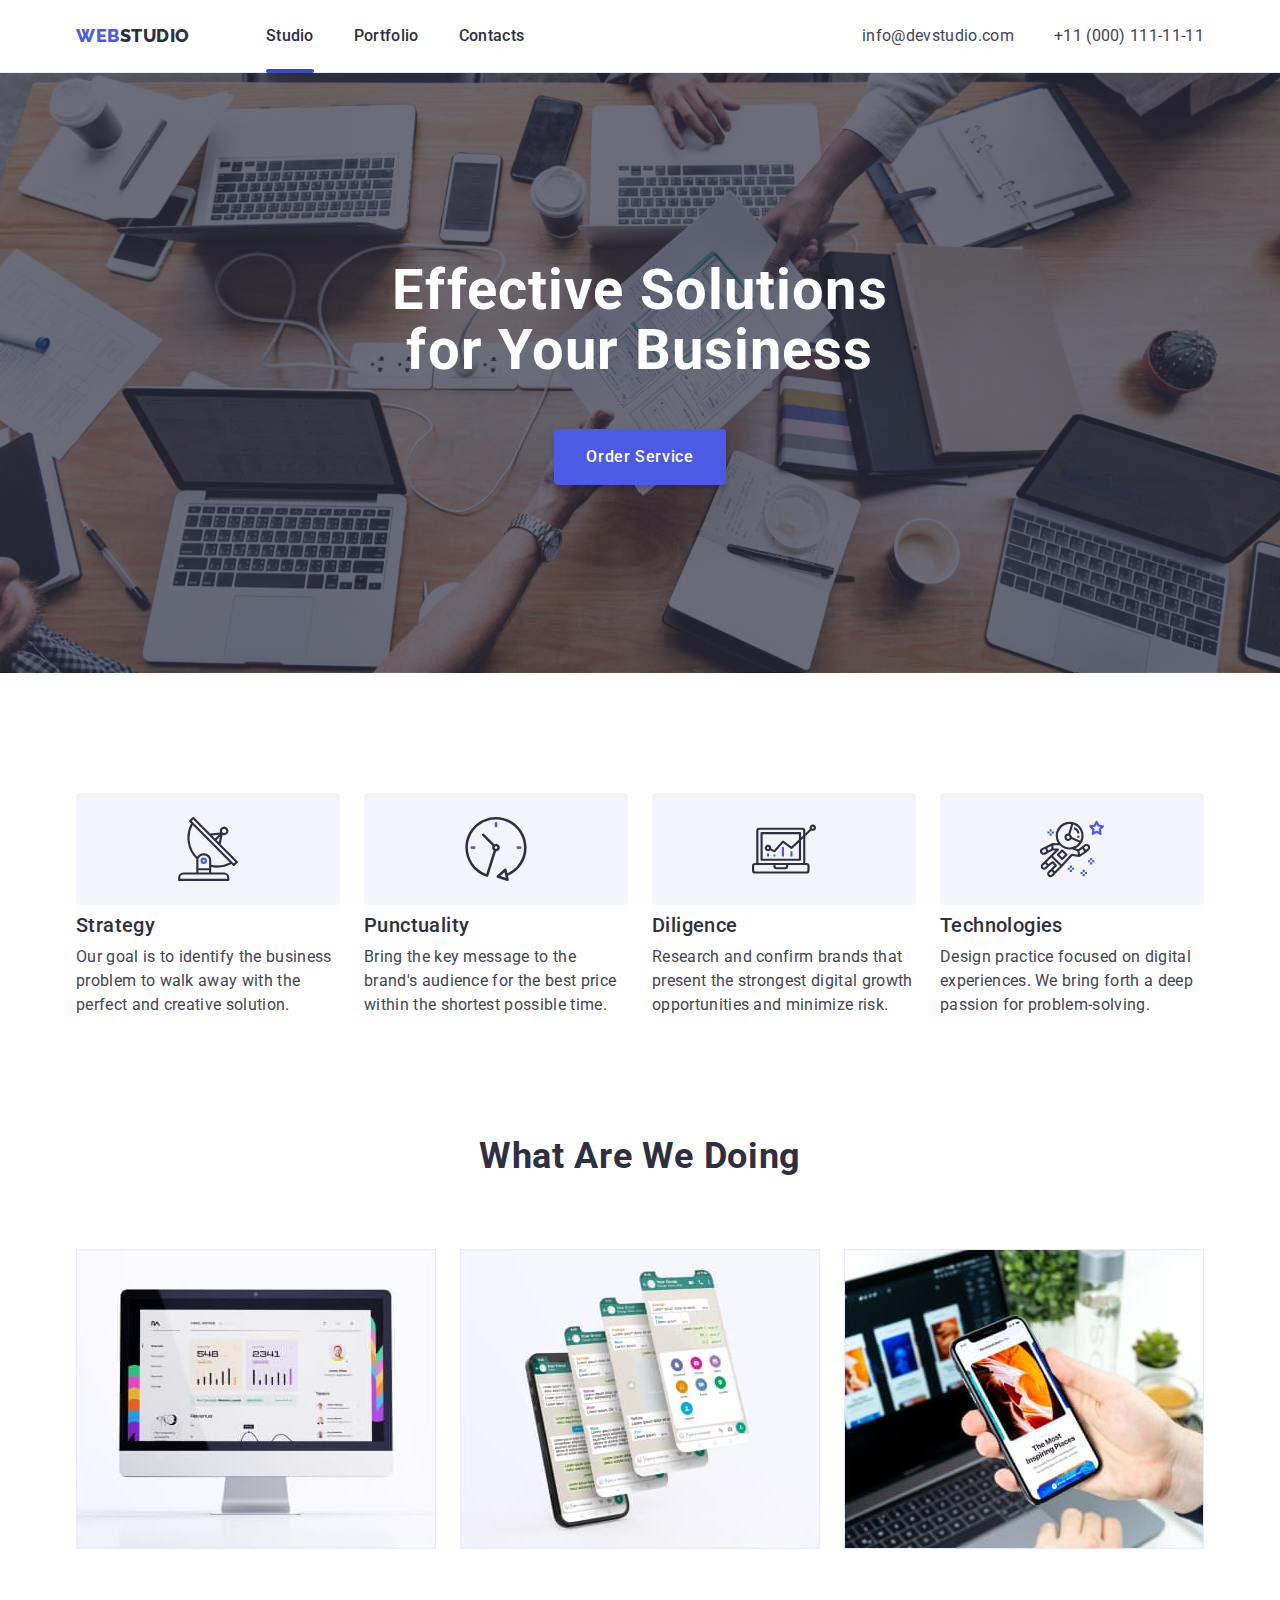
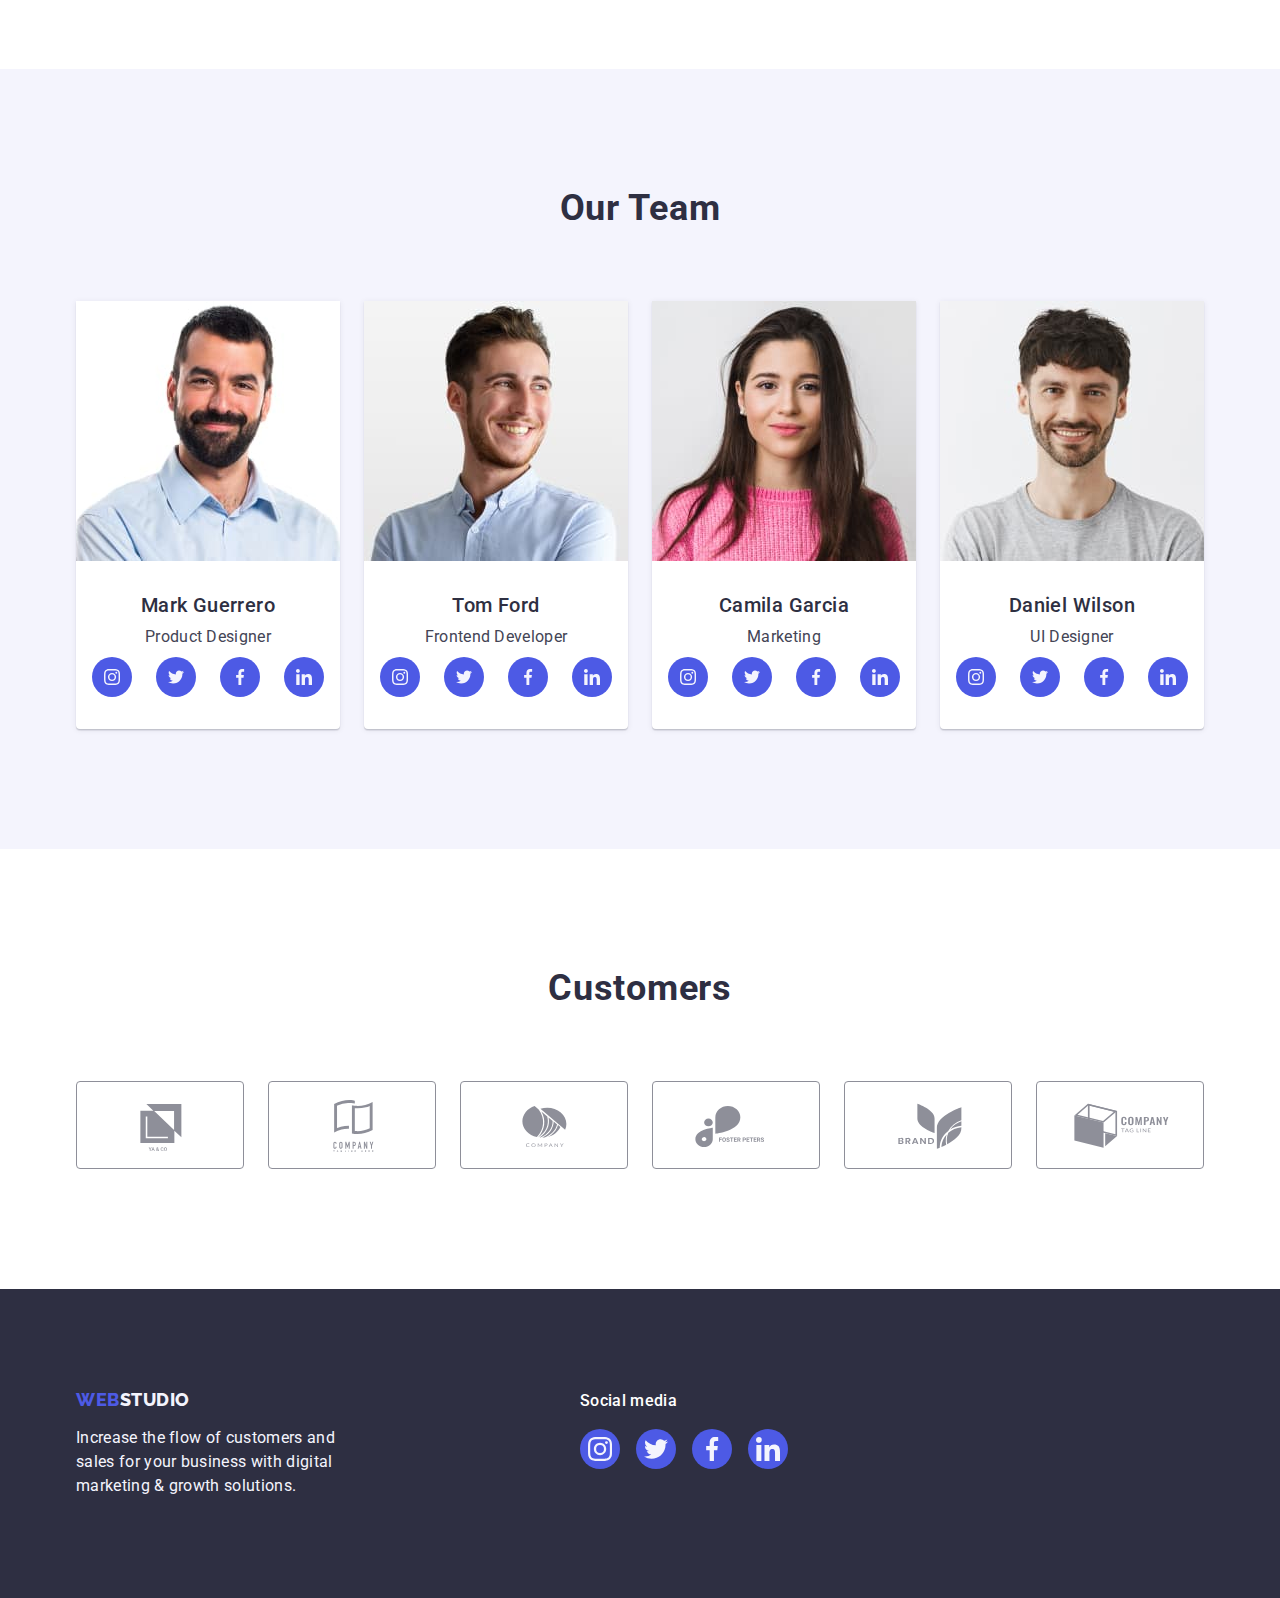
==== index.html @ 0f5e715d "+modal wind" ====
<!DOCTYPE html>
<html lang="en">
  <head>
    <meta charset="UTF-8" />
    <meta http-equiv="X-UA-Compatible" content="IE=edge" />
    <meta name="viewport" content="width=device-width, initial-scale=1.0" />
    <link rel="preconnect" href="https://fonts.googleapis.com" />
    <link rel="preconnect" href="https://fonts.gstatic.com" crossorigin />
    <link
      href="https://fonts.googleapis.com/css2?family=Raleway:wght@800&family=Roboto:wght@400;500;700;900&display=swap"
      rel="stylesheet"
    />
    <!-- Normalize -->
    <link
      rel="stylesheet"
      href="https://cdn.jsdelivr.net/npm/modern-normalize@2.0.0/modern-normalize.min.css"
    />
    <link rel="stylesheet" href="./css/style.css" />
    <title>WebStudio</title>
  </head>

  <body>
    <header class="header-style">
      <div class="container header-container">
        <nav class="header-nav">
          <a class="link logo-web" href="./index.html">
            Web<span class="logo-studio-dark">Studio</span>
          </a>
          <ul class="list header-list">
            <li>
              <a class="link nav-links active" href="./index.html">Studio</a>
            </li>
            <li>
              <a class="link nav-links" href="./portfolio.html">Portfolio</a>
            </li>
            <li><a class="link nav-links" href="">Contacts</a></li>
          </ul>
        </nav>
        <address class="adress">
          <ul class="list contact-list">
            <li>
              <a class="link header-contacts" href="mailto:info@devstudio.com"
                >info@devstudio.com</a
              >
            </li>
            <li>
              <a class="link header-contacts" href="tel:+110001111111"
                >+11 (000) 111-11-11</a
              >
            </li>
          </ul>
        </address>
      </div>
    </header>

    <main>
      <!--hero section 1-  Effective Solutions for Your Business-->
      <section class="hero-section-style">
        <div class="container hero-section-conatiner">
          <h1 class="hero-title">Effective Solutions for Your Business</h1>
          <button data-modal-open class="hero-button" type="button">
            Order Service
          </button>
        </div>
      </section>



<!-- Modal window -->
<div class="backdrop is-hidden" data-modal>
  <div class="modal">
    <button class="modal-close-btn" data-modal-close>
      <svg class="modal-icon" width="" height="">
        <use href=""></use>
      </svg>
    </button>
  </div>
</div>











<!-- Modal window -->




      <!--Section 2- our advantages-->
      <section class="section-advantages-style">
        <div class="container">
          <h2 class="visually-hidden">Our advantages</h2>
          <ul class="list advantages-list">
            <li class="advantages-list-card">
              <div class="advantages-icons-cards">
                <svg class="advantages-icons" width="64" height="64">
                  <use href="./images/icons.svg#antenna"></use>
                </svg>
              </div>

              <h3 class="card-titles">Strategy</h3>
              <p class="card-description">
                Our goal is to identify the business problem to walk away with
                the perfect and creative solution.
              </p>
            </li>
            <li class="advantages-list-card">
              <div class="advantages-icons-cards">
                <svg class="advantages-icons" width="64" height="64">
                  <use href="./images/icons.svg#clock"></use>
                </svg>
              </div>
              <h3 class="card-titles">Punctuality</h3>
              <p class="card-description">
                Bring the key message to the brand's audience for the best price
                within the shortest possible time.
              </p>
            </li>
            <li class="advantages-list-card">
              <div class="advantages-icons-cards">
                <svg class="advantages-icons" width="64" height="64">
                  <use href="./images/icons.svg#diagram"></use>
                </svg>
              </div>
              <h3 class="card-titles">Diligence</h3>
              <p class="card-description">
                Research and confirm brands that present the strongest digital
                growth opportunities and minimize risk.
              </p>
            </li>
            <li class="advantages-list-card">
              <div class="advantages-icons-cards">
                <svg class="advantages-icons" width="64" height="64">
                  <use href="./images/icons.svg#astronaut"></use>
                </svg>
              </div>
              <h3 class="card-titles">Technologies</h3>
              <p class="card-description">
                Design practice focused on digital experiences. We bring forth a
                deep passion for problem-solving.
              </p>
            </li>
          </ul>
        </div>
      </section>

      <!--Section 3 What are we doing-->
      <section class="section-what-style">
        <div class="container">
          <h2 class="section-titles title-what-are">What are we doing</h2>
          <ul class="list list-img-what">
            <li class="img-what-are-we-doing">
              <img
                src="./images/images_main_page/computer.jpg"
                alt="computer"
                height="300"
                width="360"
              />
            </li>
            <li class="img-what-are-we-doing">
              <img
                src="./images/images_main_page/phone.jpg"
                alt="phone"
                height="300"
                width="360"
              />
            </li>
            <li class="img-what-are-we-doing">
              <img
                src="./images/images_main_page/phone_in_hand.jpg"
                alt="phone in hand"
                height="300"
                width="360"
              />
            </li>
          </ul>
        </div>
      </section>

      <!--section 4 our team-->
      <section class="section-team-style">
        <div class="container">
          <h2 class="section-titles title-team">Our Team</h2>
          <ul class="list team-list">
            <li class="card">
              <img
                class="img-team"
                src="./images/images_main_page/mark_guerrero_product_des.jpg"
                alt="Mark Guerrero"
                height="260"
                width="264"
              />
              <div class="container team-names-container">
                <h3 class="card-titles team">Mark Guerrero</h3>
                <p class="card-description team">Product Designer</p>

                <!-- social media -->
                <ul class="social-media-list">
                  <li class="social-media-li">
                    <a href="" class="social-med-links">
                      <svg class="social-med-icons" width="16" height="16">
                        <use href="./images/icons.svg#instagram"></use>
                      </svg>
                    </a>
                  </li>
                  <li class="social-media-li">
                    <a href="" class="social-med-links">
                      <svg class="social-med-icons" width="16" height="16">
                        <use href="./images/icons.svg#twitter"></use>
                      </svg>
                    </a>
                  </li>
                  <li class="social-media-li">
                    <a href="" class="social-med-links">
                      <svg class="social-med-icons" width="16" height="16">
                        <use href="./images/icons.svg#facebook"></use>
                      </svg>
                    </a>
                  </li>
                  <li class="social-media-li">
                    <a href="" class="social-med-links">
                      <svg class="social-med-icons" width="16" height="16">
                        <use href="./images/icons.svg#linkedin"></use>
                      </svg>
                    </a>
                  </li>
                </ul>
              </div>
            </li>

            <li class="card">
              <img
                class="img-team"
                src="./images/images_main_page/tom_ford_frontend_dev.jpg"
                alt="Tom Ford"
                height="260"
                width="264"
              />
              <div class="container team-names-container">
                <h3 class="card-titles team">Tom Ford</h3>
                <p class="card-description team">Frontend Developer</p>
                <!-- social media -->
                <ul class="social-media-list">
                  <li>
                    <a href="" class="social-med-links">
                      <svg class="social-med-icons" width="16px" height="16px">
                        <use href="./images/icons.svg#instagram"></use>
                      </svg>
                    </a>
                  </li>
                  <li>
                    <a href="" class="social-med-links">
                      <svg class="social-med-icons" width="16px" height="16px">
                        <use href="./images/icons.svg#twitter"></use>
                      </svg>
                    </a>
                  </li>
                  <li>
                    <a href="" class="social-med-links">
                      <svg class="social-med-icons" width="16px" height="16px">
                        <use href="./images/icons.svg#facebook"></use>
                      </svg>
                    </a>
                  </li>
                  <li>
                    <a href="" class="social-med-links">
                      <svg class="social-med-icons" width="16px" height="16px">
                        <use href="./images/icons.svg#linkedin"></use>
                      </svg>
                    </a>
                  </li>
                </ul>
              </div>
            </li>
            <li class="card">
              <img
                class="img-team"
                src="./images/images_main_page/camila_garcia_Marketing.jpg"
                alt="Camila Garcia"
                height="260"
                width="264"
              />
              <div class="container team-names-container">
                <h3 class="card-titles team">Camila Garcia</h3>
                <p class="card-description team">Marketing</p>
                <!-- social media -->
                <ul class="social-media-list">
                  <li>
                    <a href="" class="social-med-links">
                      <svg class="social-med-icons" width="16px" height="16px">
                        <use href="./images/icons.svg#instagram"></use>
                      </svg>
                    </a>
                  </li>
                  <li>
                    <a href="" class="social-med-links">
                      <svg class="social-med-icons" width="16px" height="16px">
                        <use href="./images/icons.svg#twitter"></use>
                      </svg>
                    </a>
                  </li>
                  <li>
                    <a href="" class="social-med-links">
                      <svg class="social-med-icons" width="16px" height="16px">
                        <use href="./images/icons.svg#facebook"></use>
                      </svg>
                    </a>
                  </li>
                  <li>
                    <a href="" class="social-med-links">
                      <svg class="social-med-icons" width="16px" height="16px">
                        <use href="./images/icons.svg#linkedin"></use>
                      </svg>
                    </a>
                  </li>
                </ul>
              </div>
            </li>
            <li class="card">
              <img
                class="img-team"
                src="./images/images_main_page/daniel_wilson_ui_des.jpg"
                alt="Daniel Wilson"
                height="260"
                width="264"
              />
              <div class="container team-names-container">
                <h3 class="card-titles team">Daniel Wilson</h3>
                <p class="card-description team">UI Designer</p>
                <!-- social media -->
                <ul class="social-media-list">
                  <li>
                    <a href="" class="social-med-links">
                      <svg class="social-med-icons" width="16px" height="16px">
                        <use href="./images/icons.svg#instagram"></use>
                      </svg>
                    </a>
                  </li>
                  <li>
                    <a href="" class="social-med-links">
                      <svg class="social-med-icons" width="16px" height="16px">
                        <use href="./images/icons.svg#twitter"></use>
                      </svg>
                    </a>
                  </li>
                  <li>
                    <a href="" class="social-med-links">
                      <svg class="social-med-icons" width="16px" height="16px">
                        <use href="./images/icons.svg#facebook"></use>
                      </svg>
                    </a>
                  </li>
                  <li>
                    <a href="" class="social-med-links">
                      <svg class="social-med-icons" width="16px" height="16px">
                        <use href="./images/icons.svg#linkedin"></use>
                      </svg>
                    </a>
                  </li>
                </ul>
              </div>
            </li>
          </ul>
        </div>
      </section>

      <!-- Section 5-Customers -->
      <section class="section-customers-style">
        <div class="container">
          <h2 class="section-titles title-customers">Customers</h2>
          <ul class="customers-list">
            <li class="customers-cards">
              <a href="" class="customers-link" aria-label="Logo 1">
                <svg class="customers-icons" width="104" height="56">
                  <use href="./images/icons.svg#logo-1"></use>
                </svg>
              </a>
            </li>
            <li class="customers-cards">
              <a href="" class="customers-link" aria-label="Logo 2">
                <svg class="customers-icons" width="104" height="56">
                  <use href="./images/icons.svg#logo-2"></use>
                </svg>
              </a>
            </li>
            <li class="customers-cards">
              <a href="" class="customers-link" aria-label="Logo 3">
                <svg class="customers-icons" width="104" height="56">
                  <use href="./images/icons.svg#logo-3"></use>
                </svg>
              </a>
            </li>
            <li class="customers-cards">
              <a href="" class="customers-link" aria-label="Logo 4">
                <svg class="customers-icons" width="104" height="56">
                  <use href="./images/icons.svg#logo-4"></use>
                </svg>
              </a>
            </li>
            <li class="customers-cards">
              <a href="" class="customers-link" aria-label="Logo 5">
                <svg class="customers-icons" width="104" height="56">
                  <use href="./images/icons.svg#logo-5"></use>
                </svg>
              </a>
            </li>
            <li class="customers-cards">
              <a href="" class="customers-link" aria-label="Logo 6">
                <svg class="customers-icons" width="104" height="56">
                  <use href="./images/icons.svg#logo-6"></use>
                </svg>
              </a>
            </li>
          </ul>
        </div>
      </section>
    </main>

    <!--footer-->
    <footer class="footer-style">
      <div class="container footer-container">
        <div class="footer-text-container">
          <a class="link logo-web" href="./index.html"
            >Web<span class="logo-studio-light">Studio</span></a
          >
          <p class="footer-text">
            Increase the flow of customers and sales for your business with
            digital marketing & growth solutions.
          </p>
        </div>
        <div>
          <p class="footer-bold-text footer-social-med-par">Social media</p>
          <ul class="social-media-list-footer">
            <li class="social-media-li-footer">
              <a href="" class="social-med-links-footer">
                <svg class="social-med-icons-footer" width="24" height="24">
                  <use href="./images/icons.svg#instagram"></use>
                </svg>
              </a>
            </li>
            <li class="social-media-li-footer">
              <a href="" class="social-med-links-footer">
                <svg class="social-med-icons-footer" width="24" height="24">
                  <use href="./images/icons.svg#twitter"></use>
                </svg>
              </a>
            </li>
            <li class="social-media-li-footer">
              <a href="" class="social-med-links-footer">
                <svg class="social-med-icons-footer" width="24" height="24">
                  <use href="./images/icons.svg#facebook"></use>
                </svg>
              </a>
            </li>
            <li class="social-media-li-footer">
              <a href="" class="social-med-links-footer">
                <svg class="social-med-icons-footer" width="24" height="24">
                  <use href="./images/icons.svg#linkedin"></use>
                </svg>
              </a>
            </li>
          </ul>
        </div>
      </div>
    </footer>
    <script src="./js/modal.js"></script>
  </body>
</html>
---- css/style.css ----
*,
*::before,
*::after{
    box-sizing: border-box;
}





:root{
--primary-brand-color:#4D5AE5;
--primary-brand-color-text: #4D5AE5;
--dark-brand-color:#2E2F42;
--dark-brand-color-text: #2E2F42;
--body-text-color:#434455;
--background-body-color:#FFFFFF;
--header-background-color:#FFFFFF;
--light-text-color:#FFFFFF;
--light-section-color:#F4F4FD; 
--light-footer-text: #F4F4FD;
--logo-footer-color:#F4F4FD;
--active-color:#404BBF;
--buttons-boarders-color:#E7E9FC;
--background-card-color:#FFFFFF;
--customer-icons-color:#8E8F99;
--customer-icons-active-color:rgba(64, 75, 191, 1);
--advantages-icons-bg-color:#F4F4FD;
--social-med-icons-color:#f4f4fd;
--social-med-footer-active:#31d0aa;
--modal-backgr-color:#FCFCFC;
}
/* Reset */
h1,h2,h3,h4,h5,h6,p{
    margin: 0;
}

img{
    display: block;
    max-width: 100%;
}

ul,ol{
    list-style: none;
    margin:0;
    padding: 0;
}
a{
text-decoration: none;
font-style: normal;
color: currentColor;
}
.list{
    list-style: none;
}
.link {
    text-decoration: none;
}
/* Common styles */
.visually-hidden{
    position: absolute;
    width: 1px;
    height: 1px;
    margin: -1px;
    bottom: 0;
    padding: 0;
    white-space: nowrap;
    clip-path: inset(100%);
    clip:rect(0 0 0 0);
    overflow: hidden;
}

.container{
width: 1158px;
margin-left: auto;
margin-right: auto;
padding-left: 15px;
padding-right: 15px;
/* outline: 2px solid red; */

}

body{
margin: 0;
font-family:"Roboto", sans-serif;
font-weight: 400;
font-size:16px;
line-height: 1.5;
letter-spacing: 0.02em;
color:var(--body-text-color);
background-color: var(--background-body-color);
}
/* header styles */
.header-container{
    display: flex;
    justify-content: space-between;
}
.header-style{
    background-color:var(--header-background-color);
    padding-top: 24px;
        padding-bottom: 24px;
        border-bottom: 1px solid var(--buttons-boarders-color) ;
        box-shadow: 0px 1px 6px 0px rgba(46, 47, 66, 0.08), 0px 1px 1px 0px rgba(46, 47, 66, 0.16), 0px 2px 1px 0px rgba(46, 47, 66, 0.08);
}
.header-nav{
    display: flex;
    align-items: center;
}
.logo-web{
color:var(--primary-brand-color-text);
font-family: 'Raleway', sans-serif;
    font-weight: 800;
    font-size: 18px;
    line-height: 1.17;
    letter-spacing: 0.03em;
    text-transform: uppercase;
    margin-right: 76px;
}
.logo-studio-dark{
    color:var(--dark-brand-color-text);
      
}

.logo-studio-light
{
    color: var(--logo-footer-color);
}
.nav-links{
    font-weight: 500;
    color: var(--dark-brand-color-text);
    padding-bottom: 24px;
    padding-top: 24px;
    position:relative;
}

.nav-links.active::after{
content:"";
position:absolute;
bottom: -4px;;
left:0;
display:block;
width: 100%;
height: 4px;
background-color: var(--active-color);
border-radius: 2px;
}

.header-list{
    display: flex;
    align-items: center;
    gap:40px;
}
.nav-links:hover,.nav-links:focus{
    color:var(--active-color);
}

.adress{
font-style: normal;
}

.contact-list{
    display: flex;
    align-items: center;
    gap:40px;
}
.header-contacts{
    color:currentColor; 
    padding-top: 24px;
    padding-bottom: 24px;
}
.header-contacts:hover,.header-contacts:focus{
    color:var(--active-color);
}
/* hero section */
.hero-section-conatiner{
display: flex;
flex-direction: column;
justify-content: center;
align-items: center;
gap:48px;
}

.hero-section-style{
    max-width: 1440px;
    margin: 0 auto;
    background-color: var(--dark-brand-color);
    padding-top: 188px;
    padding-bottom: 188px;
    background-image: linear-gradient(to bottom, rgba(46, 47, 66, 0.70), rgba(46, 47, 66, 0.70)), url(../images/images_main_page/hero-image.jpg);
    background-repeat: no-repeat;
    background-position: center;
    background-size: cover;

}

.hero-title{
    font-weight: 700;
    color: var(--light-text-color);
    font-size: 56px;
    line-height: 1.07;
    text-align: center;
    letter-spacing: 0.02em;
    max-width:496px;
    margin:auto;
}

.hero-button{
    font-family: inherit;
    background-color: var(--primary-brand-color);
    letter-spacing: 0.04;
    font-weight: 500;
    font-size: 16px;
    line-height: 1.5;
    letter-spacing: 0.04em;
    color:var(--light-text-color);
    cursor: pointer;
    border-radius: 4px;
    padding: 16px 32px;
    border: 0;
    min-width: 169px;
    box-shadow: 0px 4px 4px 0px rgba(0, 0, 0, 0.15);
}

.hero-button:hover, .hero-button:focus{
background-color: var(--active-color);
}
/* section styles */


/* section 2 advantages */

.advantages-icons-cards{
    display: flex;
    justify-content: center;
    align-items: center;
    background-color: var(--advantages-icons-bg-color);
    width: 264px;
    height: 112px;
    margin-bottom: 8px;
    border-radius: 4px;
}

/* .advantages-icons{
   
} */

.advantages-list{
    display: flex;
    justify-content: space-between;
    gap:24px;
}
.advantages-list-card{
    width: calc((100% - 72px) / 4);
}
.advantages-list-card .card-titles{
margin-bottom: 8px;
}





.title-what-are{
margin-bottom: 72px;
}
.section-advantages-style{
    padding:120px 0;
}

.section-what-style{
padding-top: 0px;
padding-bottom: 120px;
}
.list-img-what{
display: flex;
gap:24px;
}
.img-what-are-we-doing{
    width: calc((100% - 48px) / 3);
}
.section-projects-style{
    padding-top: 96px;
    padding-bottom: 120px;
}


/* section Team */
.title-team{
    margin-bottom: 72px;
}

.team-list{
    display: flex;
    gap:24px;
    flex-wrap: wrap;
}

.team-list .card{
width: calc((100%-3*24px)/4);
border-radius: 0px 0px 4px 4px;
}

.card-titles.team {
    text-align: center;
    margin-bottom: 8px;
}

.team-names-container {
    padding: 32px 0px;
    width: 264px;
    display: flex;
    flex-direction: column;
}

.img-team {}

.team-list .card {
    width: 264px;
    box-shadow: 0px 2px 1px 0px rgba(46, 47, 66, 0.08), 0px 1px 1px 0px rgba(46, 47, 66, 0.16), 0px 1px 6px 0px rgba(46, 47, 66, 0.08);
}

.card-description.team {
    text-align: center;
    margin-bottom: 8px;
}

.social-med-links{
    display: flex;
    justify-content: center;
    align-items: center;
    background-color: var(--primary-brand-color) ;
    width: 40px;
    height: 40px;
    border-radius: 50%;
    background-color 250ms cubic-bezier(0.4, 0, 0.2, 1);
    transition: background-color 250ms cubic-bezier(0.4, 0, 0.2, 1);
}
.social-med-links:hover, .social-med-links:focus{
    background-color: var(--active-color) ;
}
.social-media-list{
    display: flex;
    align-items: center;
    justify-content: center;
    gap:24px;
    }

.social-med-icons{
    fill:var(--social-med-icons-color);
  }
.social-media-li{
transition: background-color 250ms cubic-bezier(0.4, 0, 0.2, 1);
}

.section-titles{
    font-weight: 700;
    font-size: 36px;
    line-height: 1.11;
    text-align: center;
    letter-spacing: 0.02em;
    text-transform: capitalize;
    color:var(--dark-brand-color-text);
}
.card-titles{
color:var(--dark-brand-color-text);
font-weight: 500;
font-size:20px;
line-height: 1.2;
letter-spacing: 0.02em;
}
.card{
    background-color: var(--background-card-color);
}


.section-team-style{
    background-color: var(--light-section-color);
    padding-top: 120px;
        padding-bottom: 120px;
}
/* section buttons */
.section-buttons{
    font-family: "Roboto",sans-serif;
    font-weight: 500;
    font-size: 16px;
    line-height: 1.5;
    letter-spacing: 0.04em;
    color:var(--primary-brand-color);
    background-color: var(--light-section-color);
    cursor: pointer;
    padding: 12px 24px;
    border: 1px solid var(--buttons-boarders-color);
    border-radius: 4px;
    transition: color 250ms cubic-bezier(0.4, 0, 0.2, 1),
        background-color 250ms cubic-bezier(0.4, 0, 0.2, 1),
        border-color 250ms cubic-bezier(0.4, 0, 0.2, 1),
        box-shadow 250ms cubic-bezier(0.4, 0, 0.2, 1);
}

.btn-portfolio-list{
    display: flex;
    gap: 24px;
    justify-content: center;
    margin-bottom:72px;
}

.section-buttons:hover, .section-buttons:focus{
    color:var(--light-text-color);
    background-color: var(--active-color);
    border:1px solid transparent;
    box-shadow: 0px 2px 2px 0px rgba(0, 0, 0, 0.12), 0px 2px 1px 0px rgba(0, 0, 0, 0.08), 0px 3px 1px 0px rgba(0, 0, 0, 0.10);
}

.projects-list{
    display: flex;
    column-gap:24px;
    row-gap:48px;
    flex-wrap: wrap;
    }

.projects-links{
display: block;
transition: box-shadow 250ms cubic-bezier(0.4, 0, 0.2, 1);
}


.projects-links:hover, .projects-links:focus{
    box-shadow: 0px 2px 1px 0px rgba(46, 47, 66, 0.08), 0px 1px 1px 0px rgba(46, 47, 66, 0.16), 0px 1px 6px 0px rgba(46, 47, 66, 0.08);
}


.projects-cards{
width: calc((100% - 48px) / 3);
}

.projects-name-container{
    border:1px solid var(--buttons-boarders-color);
    padding: 32px 16px;
    border-top: 0;
}
.projects-name-container .card-titles{
    margin-bottom: 8px;
}

/* Section 5 Customers*/
.section-customers-style{
    padding: 120px 0;
}

.title-customers{
margin-bottom: 72px;
}
.customers-list{
display: flex;
justify-content: center;
align-items: center;
gap:24px;
}
.customers-icons{
  fill: currentColor;  
  }

.customers-link{
   display: flex; 
   justify-content: center;
   align-items: center;
   width: 168px;
   height: 88px;
   border: 1px solid var(--customer-icons-color);
   border-radius: 4px;
   color: var(--customer-icons-color);
   transition: border-color 250ms cubic-bezier(0.4, 0, 0.2, 1),
    color 250ms cubic-bezier(0.4, 0, 0.2, 1);
}
.customers-link:hover, .customers-link:focus{
    color:var(--active-color);
    border: 1px solid var(--customer-icons-active-color);
}

/* footer */
.footer-style {
    background-color: var(--dark-brand-color);
    padding-top: 100px;
        padding-bottom: 100px;
}
.footer-style .logo-web{
    display: inline-block;
    margin-bottom: 16px;
    }
.footer-text {
    color: var(--light-footer-text);
    max-width: 264px;
}
.footer-bold-text{
    color: var(--light-text-color);
        max-width: 264px;
        font-weight: 500;
}
.footer-social-med-par{
margin-bottom: 16px;
}

.footer-container{
    display: flex;
    justify-content: baseline;
    align-items:  baseline;
    gap:120px;
}

.footer-text-container{
    margin-right: 120px;
}
.social-media-list-footer {
    display: flex;
    align-items: center;
    justify-content: center;
    gap: 16px;
}

.social-media-li-footer{

}

.social-med-links-footer {
    display: flex;
    justify-content: center;
    align-items: center;
    background-color: var(--primary-brand-color);
    width: 40px;
    height: 40px;
    border-radius: 50%;
    background-color 250ms cubic-bezier(0.4, 0, 0.2, 1);
    transition: background-color 250ms cubic-bezier(0.4, 0, 0.2, 1);
}

.social-med-links-footer:hover,
.social-med-links-footer:focus {
    background-color: var(--social-med-footer-active);
}

.social-med-icons-footer {
    fill: var(--social-med-icons-color);
}

/* Modal window */
.backdrop{
position: fixed;
top: 0;
left: 0;
width: 100%;
height: 100%;
background-color: rgba(46, 47, 66, 0.70) ;
z-index: 100%;
}

.backdrop.is-hidden{
    opacity: 0;
    pointer-events: none;
    visibility: hidden;
}

.modal{
position: absolute;
top: 50%;
left: 50%;
transform: translateX(-50%) translateY(-50%);
width: 408px;
height: 584px;
border-radius: 4px;
background-color: #FCFCFC;
box-shadow: 0px 2px 1px 0px rgba(0, 0, 0, 0.20), 0px 1px 3px 0px rgba(0, 0, 0, 0.12), 0px 1px 1px 0px rgba(0, 0, 0, 0.14);
}

.modal-icon{
stroke:;
}

.modal-close-btn{
    position: absolute;
    top: 24px;
    right: 24px;
    background-color: var(--buttons-boarders-color);
    border-radius: 50%;
    border: 1px solid rgba(0, 0, 0, 0.10);
    width: 24px;
    height: 24px;
    padding: 0;

    display: flex;
    align-items: center;

}
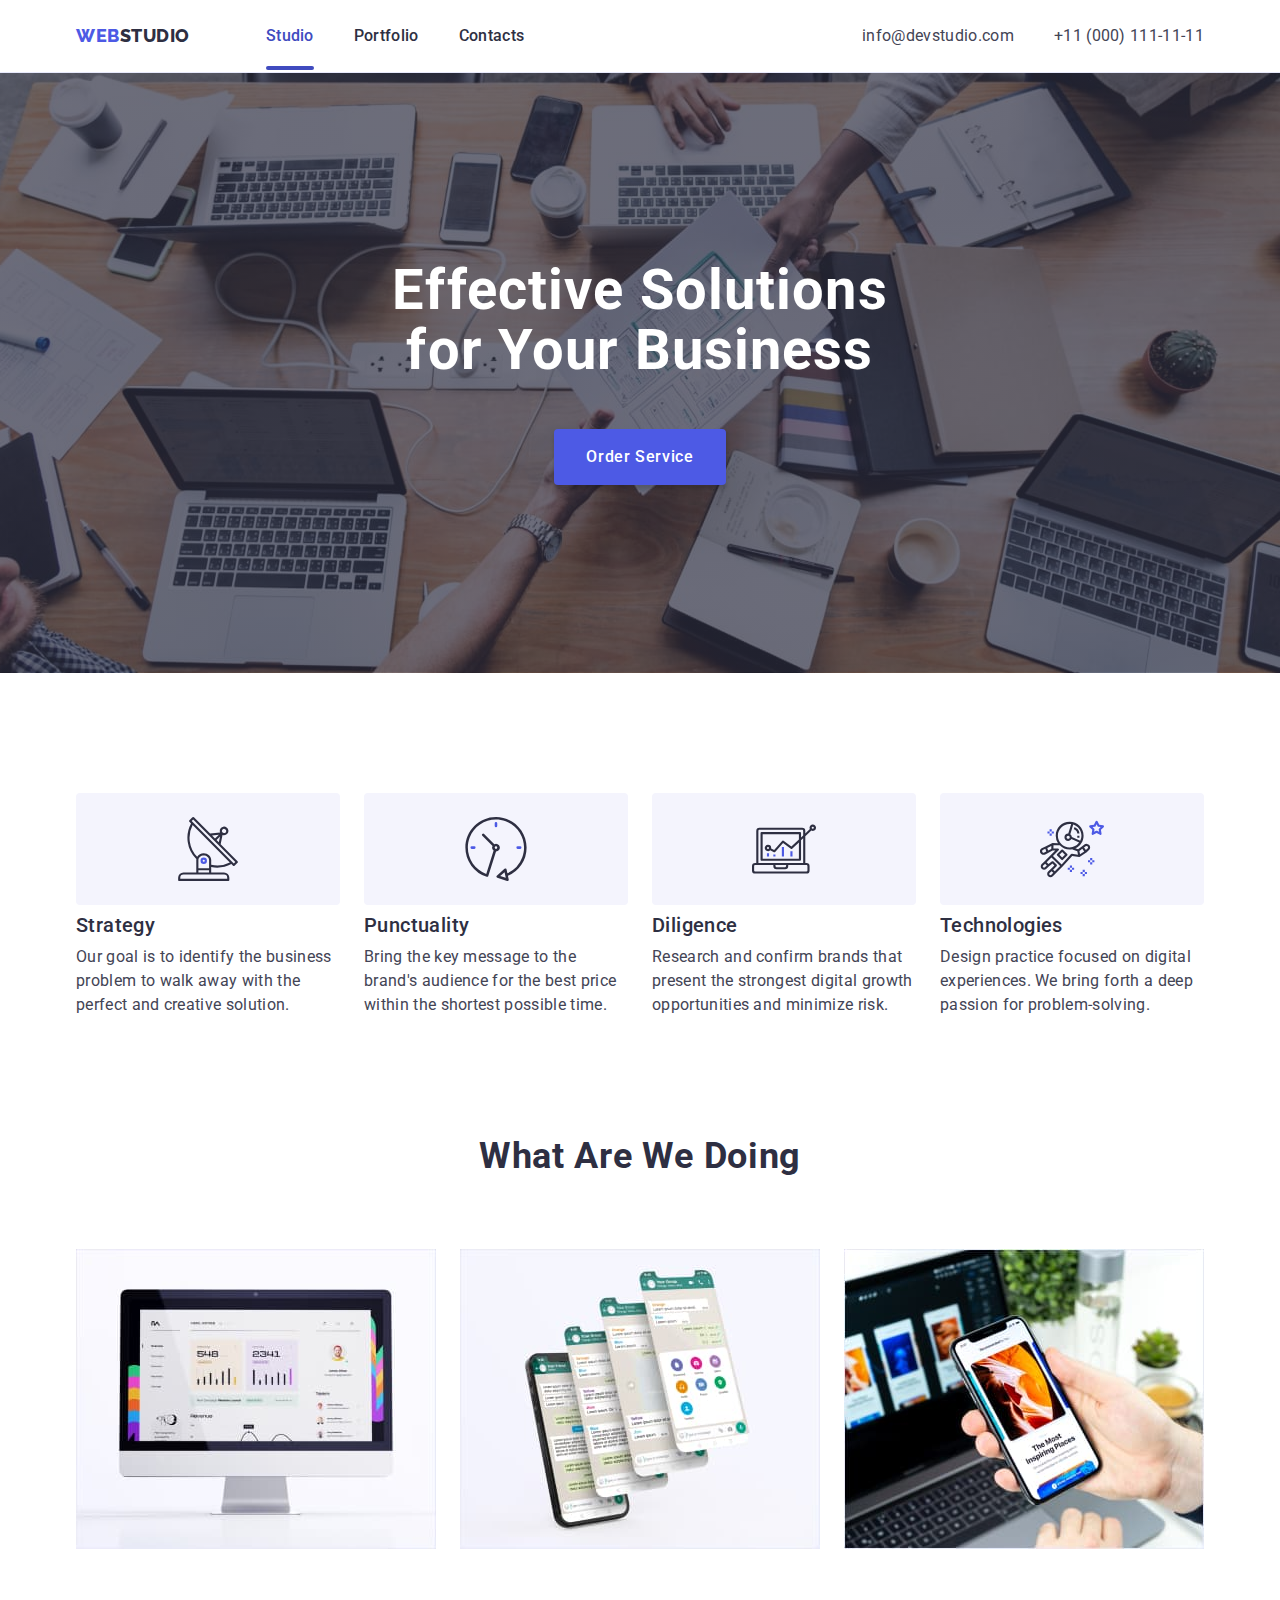
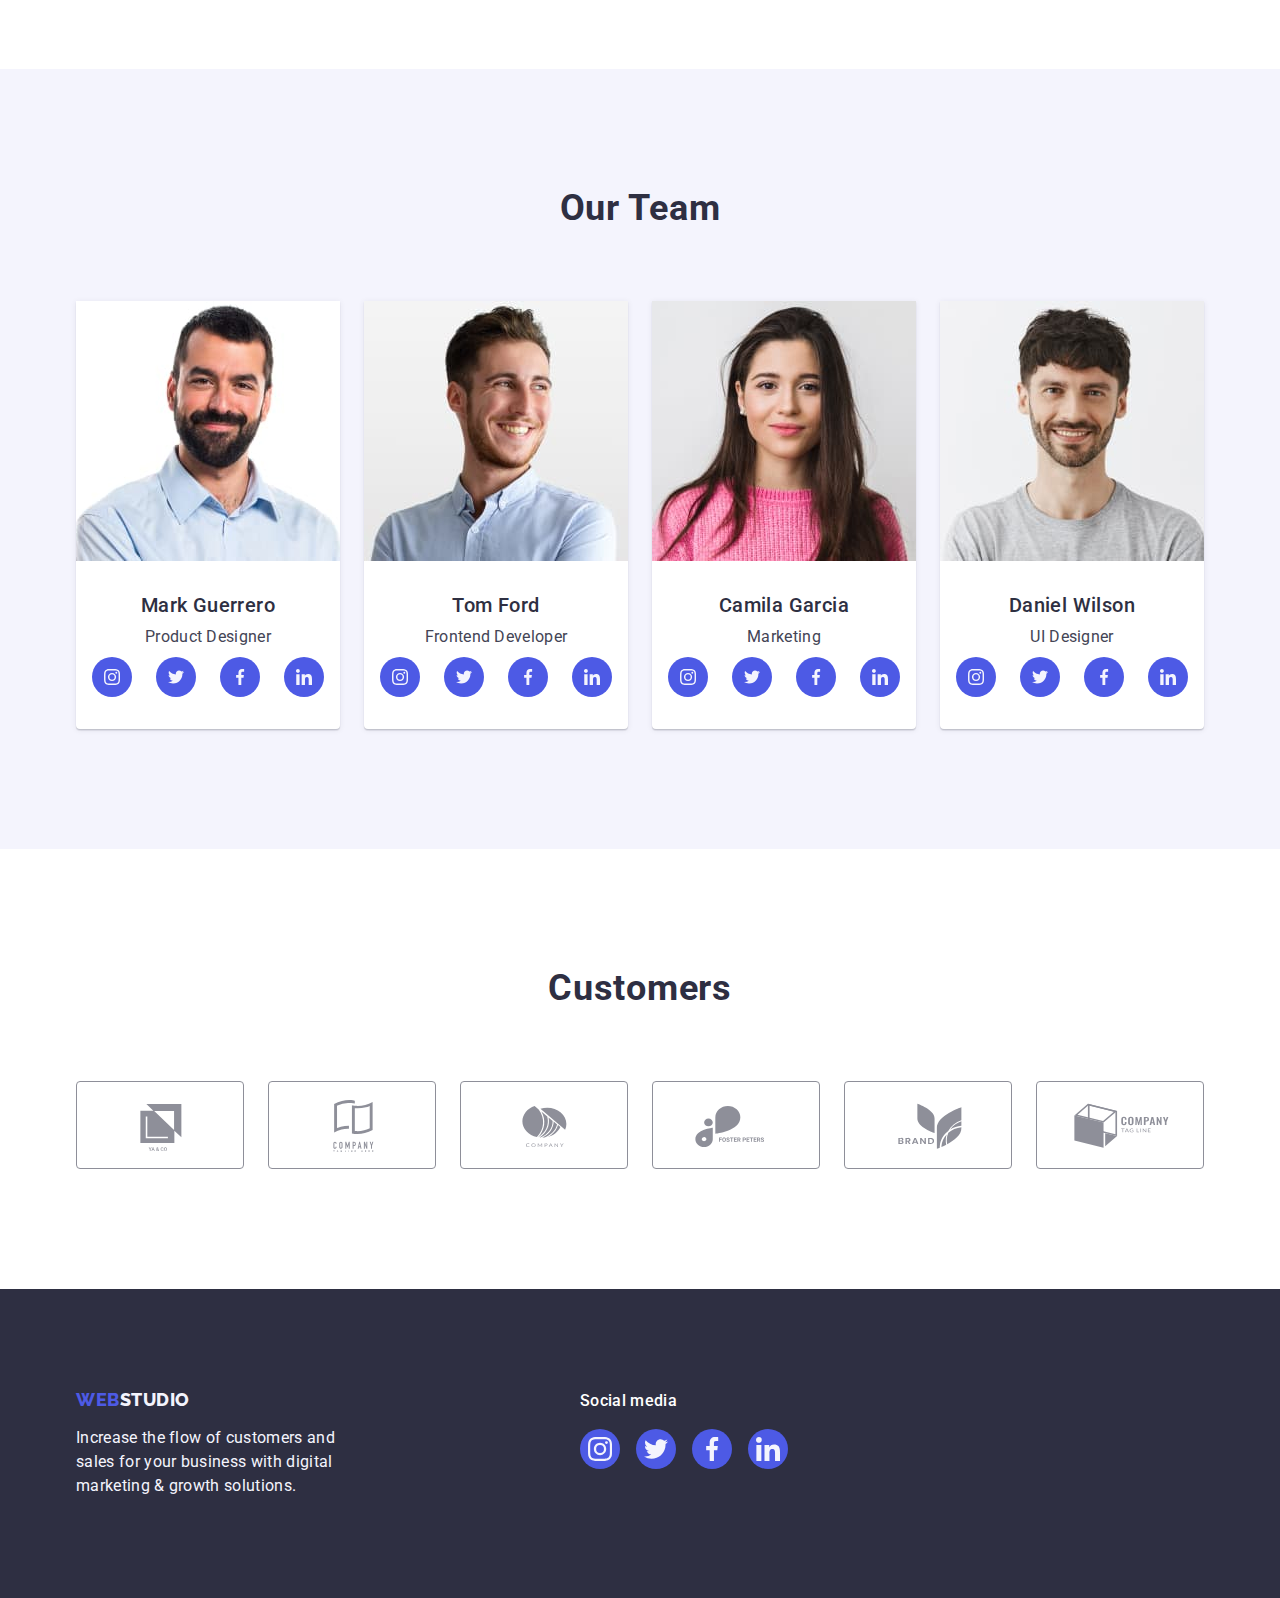
==== commit 04169e4d: "+" ====
--- a/index.html
+++ b/index.html
@@ -64,35 +64,7 @@
         </div>
       </section>
 
-
-
-<!-- Modal window -->
-<div class="backdrop is-hidden" data-modal>
-  <div class="modal">
-    <button class="modal-close-btn" data-modal-close>
-      <svg class="modal-icon" width="" height="">
-        <use href=""></use>
-      </svg>
-    </button>
-  </div>
-</div>
-
-
-
-
-
-
-
-
-
-
-
-<!-- Modal window -->
-
-
-
-
-      <!--Section 2- our advantages-->
+           <!--Section 2- our advantages-->
       <section class="section-advantages-style">
         <div class="container">
           <h2 class="visually-hidden">Our advantages</h2>
@@ -469,6 +441,18 @@
         </div>
       </div>
     </footer>
+    <!-- Modal window -->
+      <div class="backdrop is-hidden" data-modal>
+        <div class="modal">
+          <button type="button" class="modal-close-btn" data-modal-close>
+            <svg class="modal-icon" width="8" height="8">
+              <use href="./images/icons.svg#close-btn"></use>
+            </svg>
+          </button>
+        </div>
+      </div>
+
+      <!-- Modal window -->
     <script src="./js/modal.js"></script>
   </body>
 </html>
--- a/css/style.css
+++ b/css/style.css
@@ -131,12 +131,16 @@
     padding-bottom: 24px;
     padding-top: 24px;
     position:relative;
+    transition: color 250ms cubic-bezier(0.4, 0, 0.2, 1);
+}
+.nav-links.active{
+   color: var(--active-color); 
 }
 
 .nav-links.active::after{
 content:"";
 position:absolute;
-bottom: -4px;;
+bottom: -1px;;
 left:0;
 display:block;
 width: 100%;
@@ -219,6 +223,7 @@
     border: 0;
     min-width: 169px;
     box-shadow: 0px 4px 4px 0px rgba(0, 0, 0, 0.15);
+    transition: background-color 250ms cubic-bezier(0.4, 0, 0.2, 1);
 }
 
 .hero-button:hover, .hero-button:focus{
@@ -549,8 +554,9 @@
 left: 0;
 width: 100%;
 height: 100%;
-background-color: rgba(46, 47, 66, 0.70) ;
+background-color: rgba(46, 47, 66, 0.4),;
 z-index: 100%;
+transition: opacity 250ms cubic-bezier(0.4, 0, 0.2, 1), visibility 250ms cubic-bezier(0.4, 0, 0.2, 1);
 }
 
 .backdrop.is-hidden{
@@ -569,10 +575,12 @@
 border-radius: 4px;
 background-color: #FCFCFC;
 box-shadow: 0px 2px 1px 0px rgba(0, 0, 0, 0.20), 0px 1px 3px 0px rgba(0, 0, 0, 0.12), 0px 1px 1px 0px rgba(0, 0, 0, 0.14);
+transition: transform 250ms cubic-bezier(0.4, 0, 0.2, 1);
 }
 
 .modal-icon{
 stroke:;
+transition: fill 250ms cubic-bezier(0.4, 0, 0.2, 1);
 }
 
 .modal-close-btn{
@@ -588,5 +596,52 @@
 
     display: flex;
     align-items: center;
-
-}+    justify-content: center;
+    cursor: pointer;
+    transition: background-color 250ms cubic-bezier(0.4, 0, 0.2, 1), border 250ms cubic-bezier(0.4, 0, 0.2, 1);
+}
+
+.modal-close-btn:hover, .modal-close-btn:focus{
+background-color: var(--active-color);
+border: none;
+}
+
+.modal-close-btn:hover.modal-icon{
+fill:var(--light-text-color)
+}
+
+.modal-close-btn:focus.modal-icon {
+    fill: var(--light-text-color)
+}
+
+
+/* overlay-PORTFOLIO PAGE */
+
+.overlay-description {
+    width: 296px;
+    line-height: 1.5;
+    letter-spacing: 0.02em;
+    color: var(--light-section-color);
+    padding: 40px 32px;
+    background-color: var(--primary-brand-color);
+    height: 100%;
+width: 100%;
+transform: translateY(100%);
+transition: transform 250ms cubic-bezier(0.4, 0, 0.2, 1);
+position: absolute;
+top: 0;
+}
+
+.projects-wrapper{
+    display: flex;
+    position: relative;
+    overflow: hidden;
+    width: 360px;
+    height: 300px;
+}
+
+
+.projects-links:hover .overlay-description{
+transform: translateY(0%);
+}
+
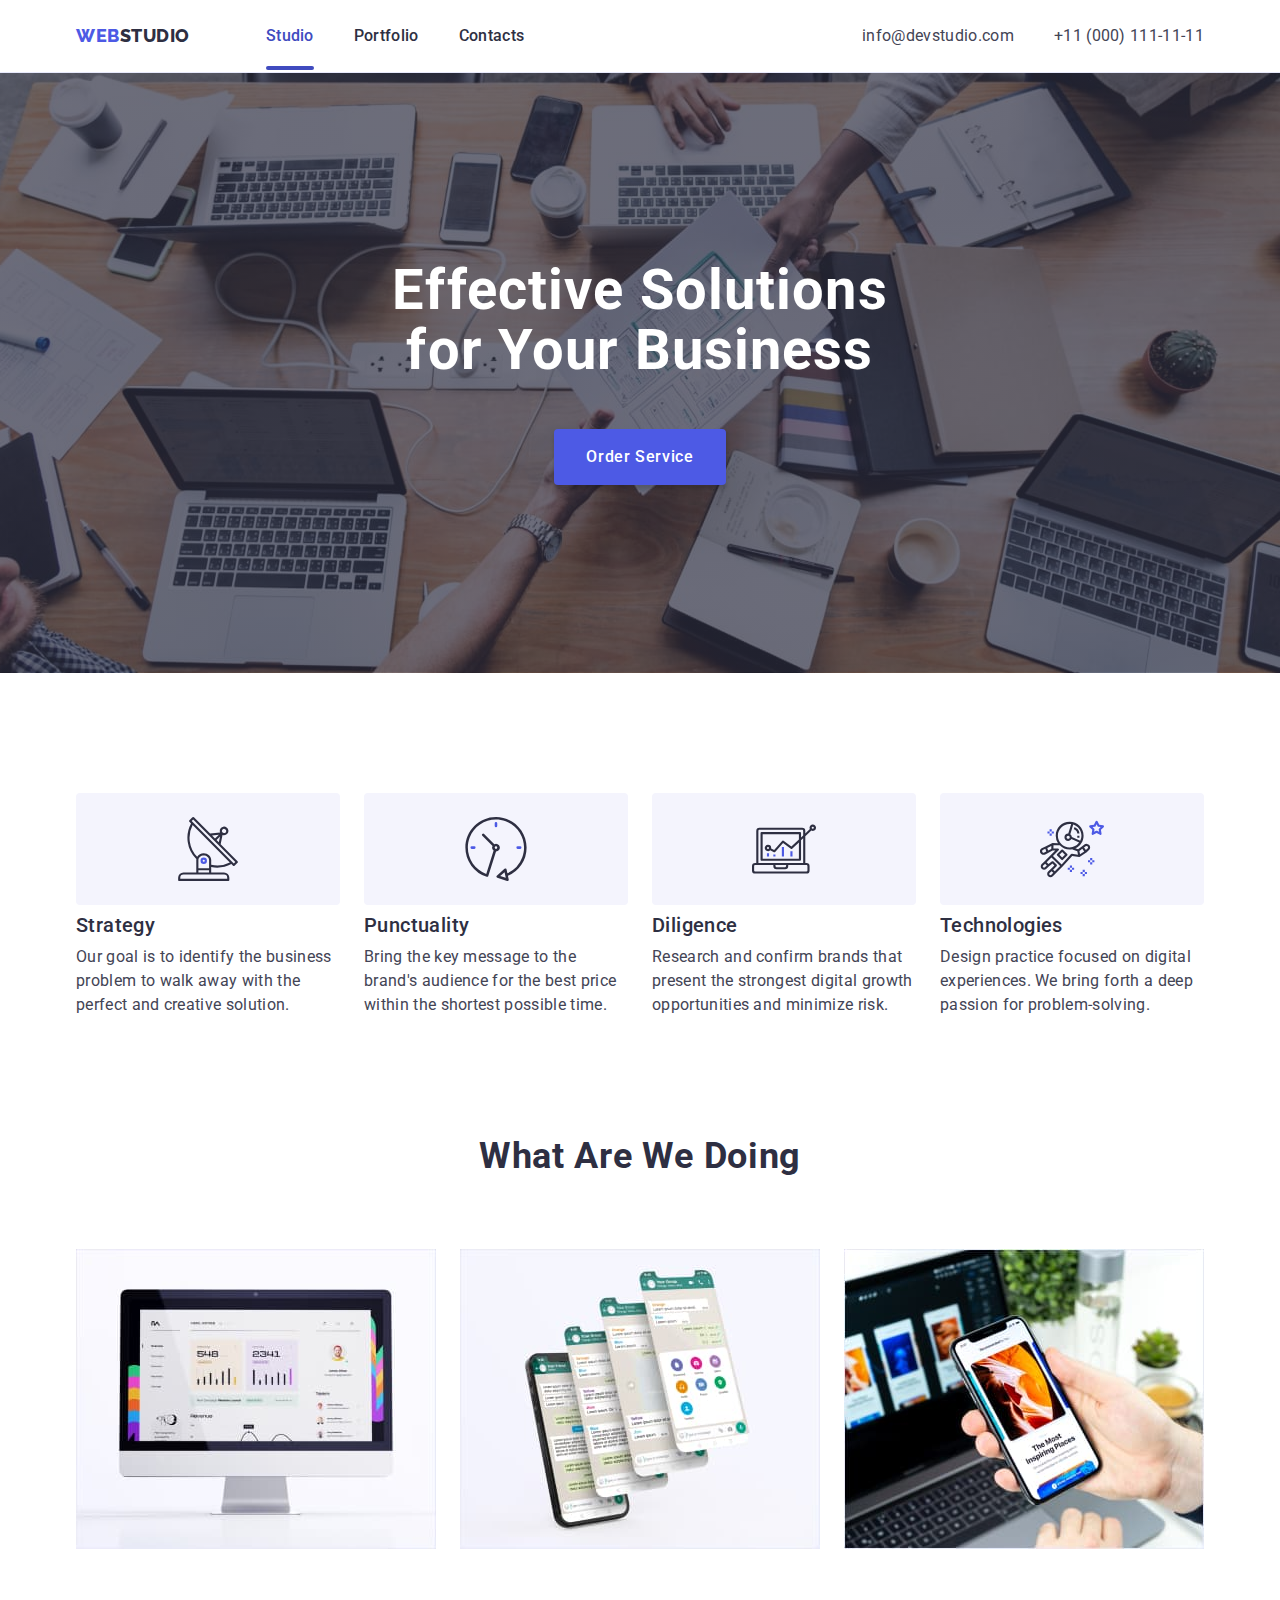
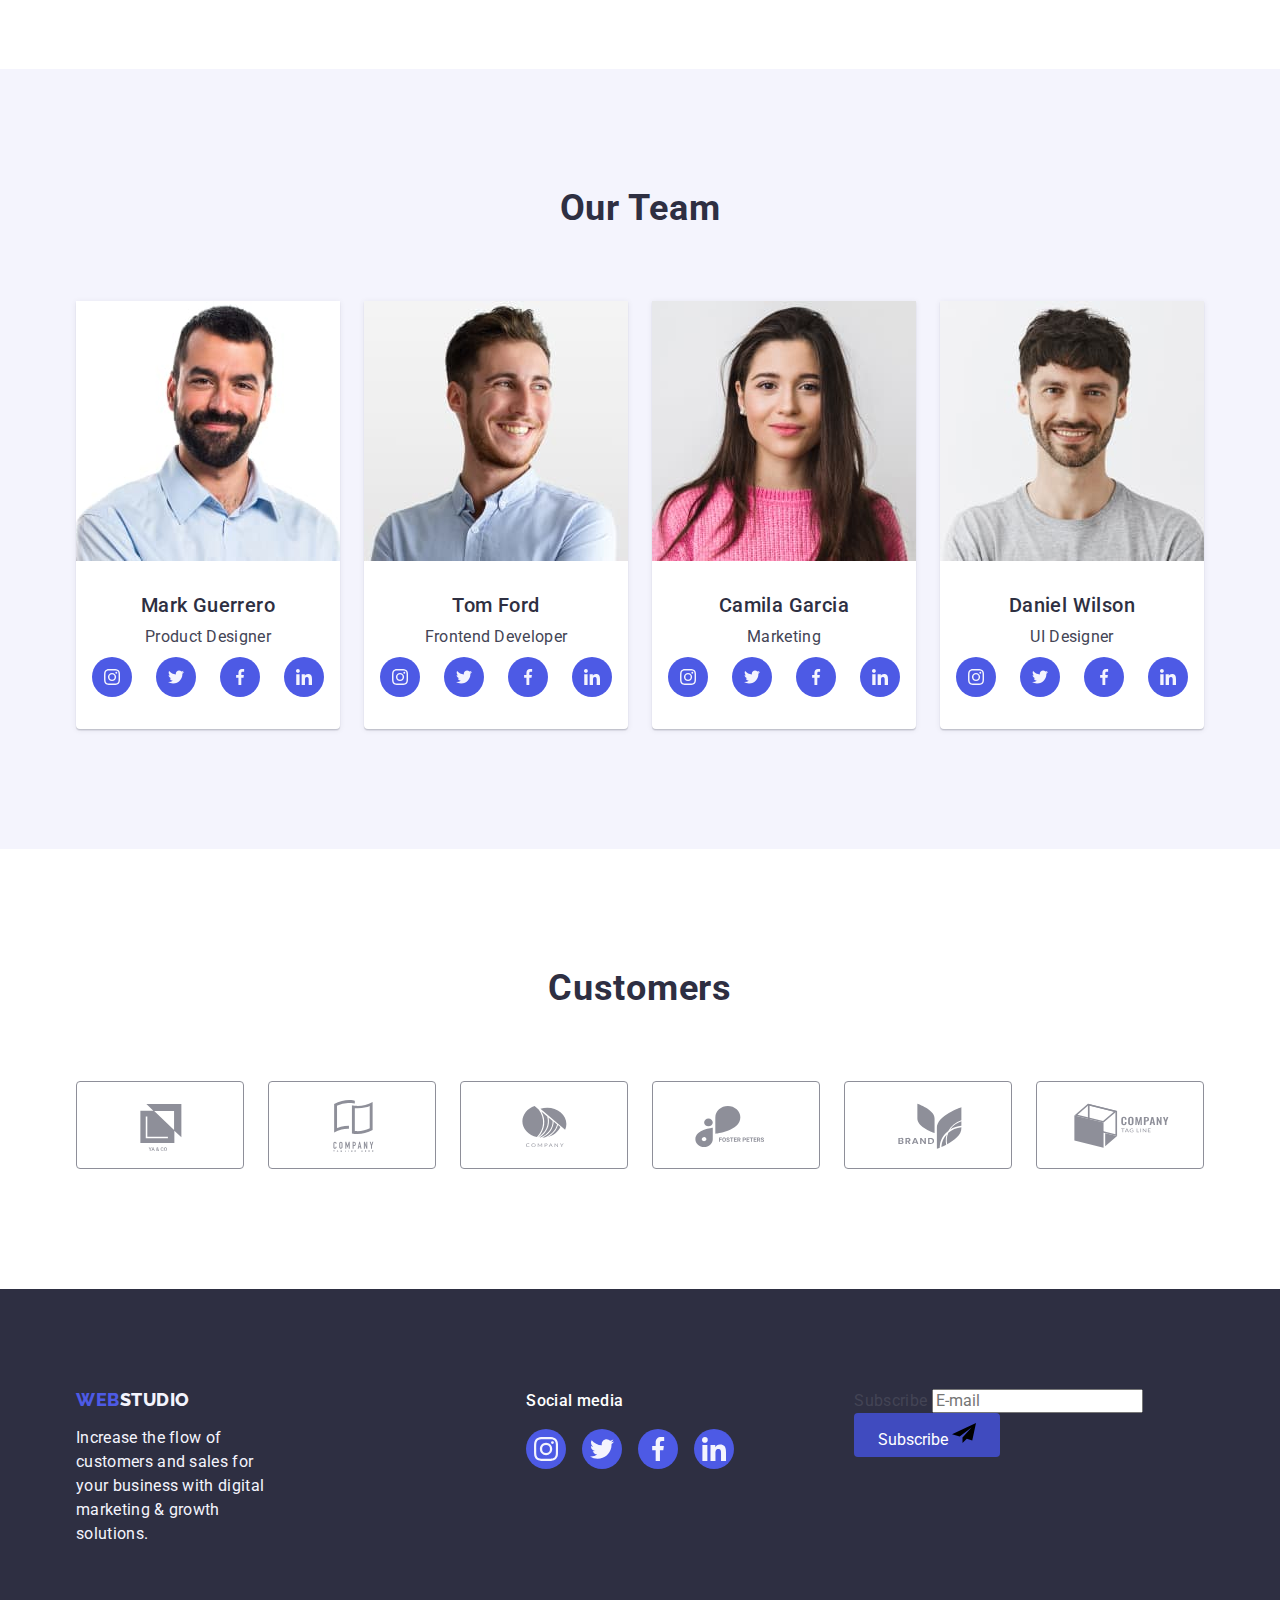
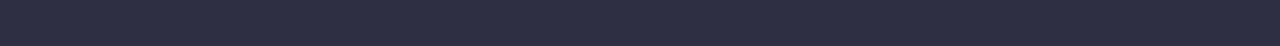
==== commit 3636f5be: "+" ====
--- a/index.html
+++ b/index.html
@@ -64,7 +64,7 @@
         </div>
       </section>
 
-           <!--Section 2- our advantages-->
+      <!--Section 2- our advantages-->
       <section class="section-advantages-style">
         <div class="container">
           <h2 class="visually-hidden">Our advantages</h2>
@@ -439,20 +439,105 @@
             </li>
           </ul>
         </div>
+
+        <div>
+          <form>
+            <label class="foot-label"
+              >Subscribe
+              <input
+                type="emai"
+                name="user_email"
+                class="footer-input"
+                placeholder="E-mail"
+              />
+            </label>
+            <button type="button" class="foot-button">
+              Subscribe
+              <svg class="foot-icon" width="24" height="24">
+                <use href="./images/icons.svg#footer-btn"></use>
+              </svg>
+            </button>
+          </form>
+        </div>
       </div>
     </footer>
     <!-- Modal window -->
-      <div class="backdrop is-hidden" data-modal>
-        <div class="modal">
-          <button type="button" class="modal-close-btn" data-modal-close>
-            <svg class="modal-icon" width="8" height="8">
-              <use href="./images/icons.svg#close-btn"></use>
-            </svg>
-          </button>
-        </div>
+    <div class="backdrop is-hidden" data-modal>
+      <div class="modal">
+        <button type="button" class="modal-close-btn" data-modal-close>
+          <svg class="modal-icon" width="8" height="8">
+            <use href="./images/icons.svg#close-btn"></use>
+          </svg>
+        </button>
+
+        <div class="inputs-container">
+          <p class="modal-title">
+            Leave your contacts and we will call you back
+          </p>
+        </div>
+
+        <div class="input-container">
+          <form class="form">
+            <label class="label-modal"
+              >Name
+              <svg class="input-icons" width="18" height="18">
+                <use href="./images/icons.svg#person"></use>
+              </svg>
+              <input class="input-modal" type="text" name="user_name" />
+            </label>
+          </form>
+        </div>
+
+        <div class="inputs-container">
+          <form class="form">
+            <label class="label-modal"
+              >Phone
+              <svg class="input-icons" width="18" height="24">
+                <use href="./images/icons.svg#phone"></use>
+              </svg>
+              <input class="input-modal" type="tel" name="user_phone" />
+            </label>
+          </form>
+        </div>
+
+        <div class="inputs-container">
+          <form class="form">
+            <label class="label-modal"
+              >Email
+              <svg class="input-icons" width="18" height="24">
+                <use href="./images/icons.svg#email"></use>
+              </svg>
+              <input class="input-modal" type="email" name="user_email" />
+            </label>
+          </form>
+        </div>
+
+        <div class="inputs-container">
+          <form class="form">
+            <label class="label-modal">Comment</label>
+            <textarea
+              class="textarea-modal"
+              name="user_comment"
+              placeholder="Text input"
+              rows="4"
+            ></textarea>
+          </form>
+        </div>
+
+        <!-- checkbox -->
+        <div class="checkbox-modal">
+          <label class="label-modal">
+            <input type="checkbox" name="privat_policy" />
+            I accept the terms and conditions of the
+            <span class="privacy-pol-text">Privacy Policy</span>
+          </label>
+        </div>
+
+        <button class="modal-button" type="submit">Send</button>
       </div>
-
-      <!-- Modal window -->
-    <script src="./js/modal.js"></script>
+    </div>
+
+    <!-- Modal window -->
+    <script src="./JS/modal.js"></script>
   </body>
 </html>
--- a/css/style.css
+++ b/css/style.css
@@ -29,6 +29,9 @@
 --social-med-icons-color:#f4f4fd;
 --social-med-footer-active:#31d0aa;
 --modal-backgr-color:#FCFCFC;
+--modal-light-icon-color:#FFFFFF;
+--label-modal-text:#8E8F99;
+
 }
 /* Reset */
 h1,h2,h3,h4,h5,h6,p{
@@ -171,6 +174,7 @@
     color:currentColor; 
     padding-top: 24px;
     padding-bottom: 24px;
+    transition: color 250ms cubic-bezier(0.4, 0, 0.2, 1);
 }
 .header-contacts:hover,.header-contacts:focus{
     color:var(--active-color);
@@ -547,6 +551,18 @@
     fill: var(--social-med-icons-color);
 }
 
+.foot-button{
+    padding: 8px 24px;
+    border: none;
+    background-color: var(--primary-brand-color);
+    color:var(--light-text-color);
+    border-radius: 4px;
+}
+
+.foot-button{
+    background-color: var(--active-color);
+}
+
 /* Modal window */
 .backdrop{
 position: fixed;
@@ -554,7 +570,7 @@
 left: 0;
 width: 100%;
 height: 100%;
-background-color: rgba(46, 47, 66, 0.4),;
+background-color: rgba(46, 47, 66, 0.4);
 z-index: 100%;
 transition: opacity 250ms cubic-bezier(0.4, 0, 0.2, 1), visibility 250ms cubic-bezier(0.4, 0, 0.2, 1);
 }
@@ -566,9 +582,14 @@
 }
 
 .modal{
+display: flex;
+flex-direction: column;
+align-items: flex-start;
+justify-content: center;
 position: absolute;
 top: 50%;
 left: 50%;
+min-height: 584px;
 transform: translateX(-50%) translateY(-50%);
 width: 408px;
 height: 584px;
@@ -576,10 +597,10 @@
 background-color: #FCFCFC;
 box-shadow: 0px 2px 1px 0px rgba(0, 0, 0, 0.20), 0px 1px 3px 0px rgba(0, 0, 0, 0.12), 0px 1px 1px 0px rgba(0, 0, 0, 0.14);
 transition: transform 250ms cubic-bezier(0.4, 0, 0.2, 1);
+padding: 24px;
 }
 
 .modal-icon{
-stroke:;
 transition: fill 250ms cubic-bezier(0.4, 0, 0.2, 1);
 }
 
@@ -602,18 +623,151 @@
 }
 
 .modal-close-btn:hover, .modal-close-btn:focus{
-background-color: var(--active-color);
+background-color:var(--active-color);
 border: none;
 }
 
-.modal-close-btn:hover.modal-icon{
-fill:var(--light-text-color)
-}
-
-.modal-close-btn:focus.modal-icon {
-    fill: var(--light-text-color)
-}
-
+.modal-close-btn:hover .modal-icon{
+fill:var(--modal-light-icon-color);
+}
+
+.modal-close-btn:focus .modal-icon {
+    fill:var(--modal-light-icon-color);
+}
+
+.modal-title{
+color: var(--dark-brand-color-text);
+text-align: center;
+font-weight: 500;
+line-height: 1.5;
+letter-spacing: 0.32px;
+margin-top: 48px;
+margin-bottom: 16px;
+
+}
+
+.label-modal{
+    color: var(--label-modal-text);
+    font-size: 12px;
+    line-height: 1.2;
+    letter-spacing: 0.48px;
+    position: relative;
+}
+
+.input-modal{
+width: 360px;
+height: 40px;
+border-radius: 4px;
+border: 1px solid rgba(46, 47, 66, 0.40);
+margin:0 auto;
+padding-left: 38px;
+}
+
+.label-modal:hover .input-modal{
+    border: 1px solid var(--primary-brand-color);
+}
+
+.label-modal:focus .input-modal {
+    border: 1px solid var(--primary-brand-color);
+}
+
+.input-container{
+    margin-bottom: 8px;
+}
+
+.textarea-modal::placeholder{
+    color: rgba(46, 47, 66, 0.40);
+    font-size: 12px;
+    line-height: 1.2;
+    letter-spacing: 0.48px;
+}
+
+.textarea-modal{
+    resize: none;
+    width: 360px;
+    min-height: 120px;
+    border: 1px solid rgba(46, 47, 66, 0.40);
+    border-radius: 4px;
+    padding: 8px 16px;
+    font-size: 12px;
+    color: currentColor;
+}
+
+.textarea-modal:hover{
+border: 1px solid var(--primary-brand-color);
+}
+
+.form:focus-within .input-modal{
+border: 1px solid var(--primary-brand-color);
+}
+
+.form:focus-within .input-icons{
+    fill: var(--primary-brand-color);
+}
+
+
+
+.label-modal:hover + .textarea-modal {
+    border: 1px solid var(--primary-brand-color);
+}
+.label-modal:focus + .textarea-modal{
+    border: 1px solid var(--primary-brand-color);
+}
+
+.checkbox-modal{
+margin-top: 8px;
+margin-bottom: 24px;
+}
+
+.privacy-pol-text{
+color: var(--primary-brand-color);
+text-decoration: underline;
+}
+
+.modal-button{
+    border: none;
+    padding: 16px 32px;
+    background-color: var(--primary-brand-color);
+    color: var(--light-text-color);
+    text-align: center;
+    font-family: inherit;
+    font-size: inherit;
+    font-style: inherit;
+    font-weight: 500;
+    line-height: 24px;
+    letter-spacing: 0.64px;
+    box-shadow: 0px 4px 4px 0px rgba(0, 0, 0, 0.15);
+    transition: background-color 250ms cubic-bezier(0.4, 0, 0.2, 1);
+    cursor: pointer;
+    min-width: 169px;
+    min-height: 56px;
+    border-radius: 4px;
+    margin: 0 auto;
+}
+
+.modal-button:hover, .modal-button:focus{
+    background-color: var(--active-color);
+}
+
+.input-icons{
+    fill: var(--dark-brand-color);
+    position: absolute;
+    bottom: -5px;
+    left: 0;
+    margin-left: 16px;
+
+    /* margin-bottom: 28px; */
+}
+
+.label-modal:hover .input-icons{
+fill: var(--primary-brand-color);
+}
+
+.label-modal:focus .input-icons {
+    fill: var(--primary-brand-color);
+}
+
+/* Modal window */
 
 /* overlay-PORTFOLIO PAGE */
 
@@ -640,7 +794,6 @@
     height: 300px;
 }
 
-
 .projects-links:hover .overlay-description{
 transform: translateY(0%);
 }
